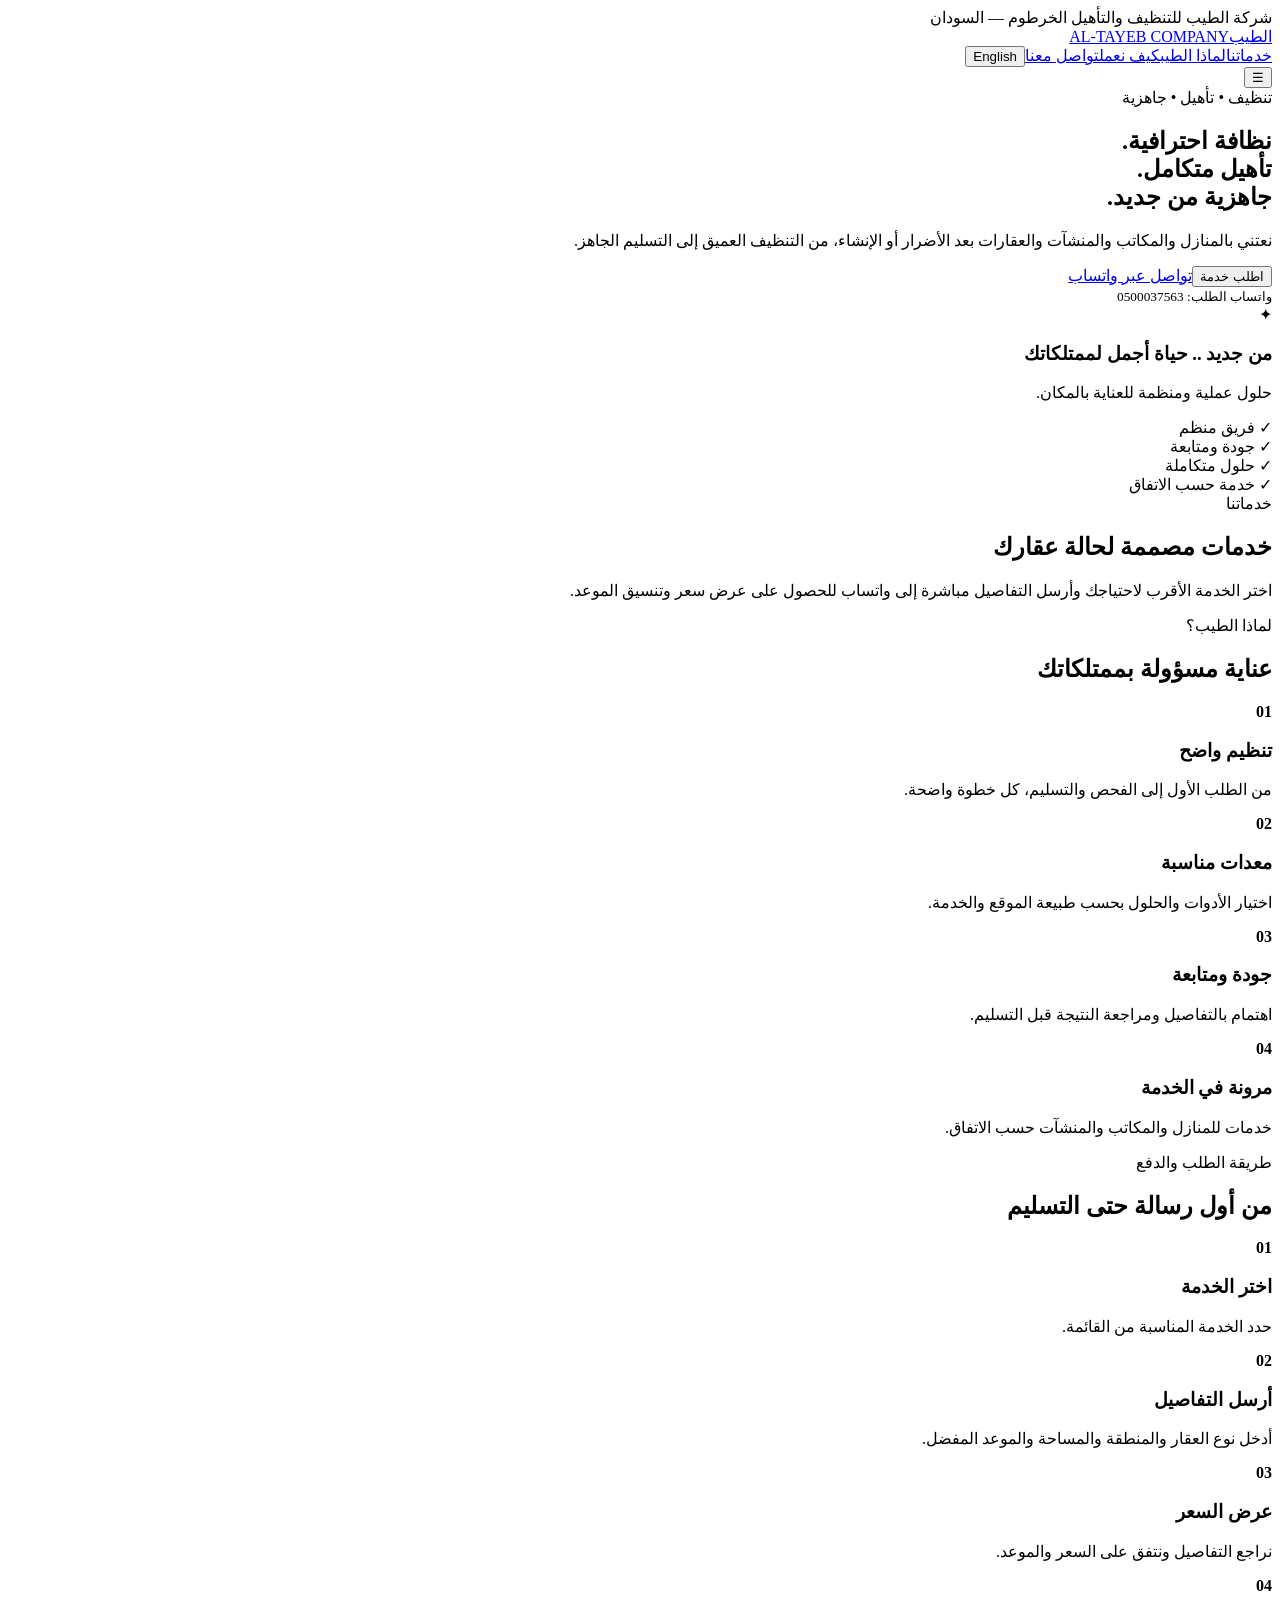
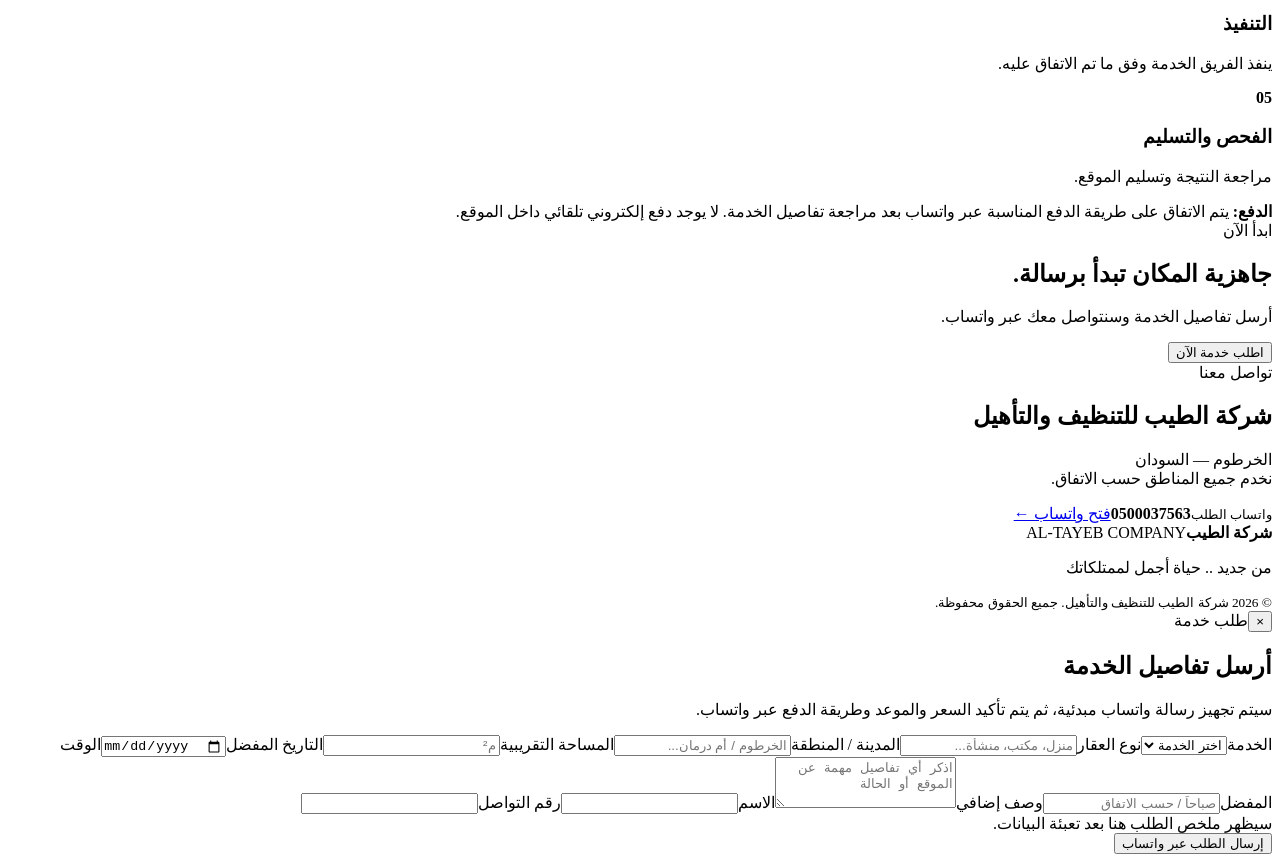
==== index.html @ 31564e9d "feat: add Al-Tayeb company website" ====
<!doctype html><html lang="ar" dir="rtl"><head><meta charset="utf-8"><meta name="viewport" content="width=device-width,initial-scale=1"><meta name="theme-color" content="#09233D"><meta name="description" content="شركة الطيب للتنظيف والتأهيل — تنظيف عميق، تعقيم، إزالة مخلفات وتأهيل العقارات في السودان."><meta property="og:title" content="شركة الطيب للتنظيف والتأهيل"><meta property="og:description" content="نظافة احترافية. تأهيل متكامل. جاهزية من جديد."><title>شركة الطيب للتنظيف والتأهيل | AL-TAYEB COMPANY</title><link rel="preconnect" href="https://fonts.googleapis.com"><link href="https://fonts.googleapis.com/css2?family=Noto+Sans+Arabic:wght@400;500;600;700;800&display=swap" rel="stylesheet"><link rel="stylesheet" href="styles.css"></head><body><div class="top">شركة الطيب للتنظيف والتأهيل <span>الخرطوم — السودان</span></div><header><a class="brand" href="#home"><span class="brand-mark">الطيب</span><span>AL-TAYEB COMPANY</span></a><nav><a href="#services">خدماتنا</a><a href="#why">لماذا الطيب</a><a href="#process">كيف نعمل</a><a href="#contact">تواصل معنا</a><button class="lang" id="langBtn">English</button></nav><button class="menu" id="menuBtn">☰</button></header><main id="home"><section class="hero"><div class="hero-shape"></div><div class="hero-copy"><div class="eyebrow">تنظيف • تأهيل • جاهزية</div><h1>نظافة احترافية.<br><b>تأهيل متكامل.</b><br>جاهزية من جديد.</h1><p>نعتني بالمنازل والمكاتب والمنشآت والعقارات بعد الأضرار أو الإنشاء، من التنظيف العميق إلى التسليم الجاهز.</p><div class="actions"><button class="primary" onclick="openOrder()">اطلب خدمة</button><a class="outline" target="_blank" href="https://wa.me/966500037563">تواصل عبر واتساب</a></div><small>واتساب الطلب: 0500037563</small></div><div class="hero-card"><div class="room-icon">✦</div><h3>من جديد .. حياة أجمل لممتلكاتك</h3><p>حلول عملية ومنظمة للعناية بالمكان.</p></div></section><section class="trust"><div>✓ فريق منظم</div><div>✓ جودة ومتابعة</div><div>✓ حلول متكاملة</div><div>✓ خدمة حسب الاتفاق</div></section><section class="section" id="services"><div class="heading"><div><span>خدماتنا</span><h2>خدمات مصممة لحالة عقارك</h2></div><p>اختر الخدمة الأقرب لاحتياجك وأرسل التفاصيل مباشرة إلى واتساب للحصول على عرض سعر وتنسيق الموعد.</p></div><div class="grid" id="serviceGrid"></div></section><section class="section light" id="why"><div class="heading"><div><span>لماذا الطيب؟</span><h2>عناية مسؤولة بممتلكاتك</h2></div></div><div class="why-grid"><div><b>01</b><h3>تنظيم واضح</h3><p>من الطلب الأول إلى الفحص والتسليم، كل خطوة واضحة.</p></div><div><b>02</b><h3>معدات مناسبة</h3><p>اختيار الأدوات والحلول بحسب طبيعة الموقع والخدمة.</p></div><div><b>03</b><h3>جودة ومتابعة</h3><p>اهتمام بالتفاصيل ومراجعة النتيجة قبل التسليم.</p></div><div><b>04</b><h3>مرونة في الخدمة</h3><p>خدمات للمنازل والمكاتب والمنشآت حسب الاتفاق.</p></div></div></section><section class="section" id="process"><div class="heading"><div><span>طريقة الطلب والدفع</span><h2>من أول رسالة حتى التسليم</h2></div></div><div class="steps"><div><b>01</b><h3>اختر الخدمة</h3><p>حدد الخدمة المناسبة من القائمة.</p></div><div><b>02</b><h3>أرسل التفاصيل</h3><p>أدخل نوع العقار والمنطقة والمساحة والموعد المفضل.</p></div><div><b>03</b><h3>عرض السعر</h3><p>نراجع التفاصيل ونتفق على السعر والموعد.</p></div><div><b>04</b><h3>التنفيذ</h3><p>ينفذ الفريق الخدمة وفق ما تم الاتفاق عليه.</p></div><div><b>05</b><h3>الفحص والتسليم</h3><p>مراجعة النتيجة وتسليم الموقع.</p></div></div><div class="payment"><strong>الدفع:</strong> يتم الاتفاق على طريقة الدفع المناسبة عبر واتساب بعد مراجعة تفاصيل الخدمة. لا يوجد دفع إلكتروني تلقائي داخل الموقع.</div></section><section class="cta"><div><span>ابدأ الآن</span><h2>جاهزية المكان تبدأ برسالة.</h2><p>أرسل تفاصيل الخدمة وسنتواصل معك عبر واتساب.</p></div><button class="gold" onclick="openOrder()">اطلب خدمة الآن</button></section><section class="section contact" id="contact"><div><span>تواصل معنا</span><h2>شركة الطيب للتنظيف والتأهيل</h2><p>الخرطوم — السودان<br>نخدم جميع المناطق حسب الاتفاق.</p></div><div class="contact-box"><small>واتساب الطلب</small><strong dir="ltr">0500037563</strong><a target="_blank" href="https://wa.me/966500037563">فتح واتساب ←</a></div></section></main><footer><div><strong>شركة الطيب</strong><span>AL-TAYEB COMPANY</span></div><p>من جديد .. حياة أجمل لممتلكاتك</p><small>© 2026 شركة الطيب للتنظيف والتأهيل. جميع الحقوق محفوظة.</small></footer><div class="modal" id="modal"><div class="dialog"><button class="close" onclick="closeOrder()">×</button><span>طلب خدمة</span><h2>أرسل تفاصيل الخدمة</h2><p class="muted">سيتم تجهيز رسالة واتساب مبدئية، ثم يتم تأكيد السعر والموعد وطريقة الدفع عبر واتساب.</p><form id="orderForm"><label>الخدمة<select id="service" required><option value="">اختر الخدمة</option></select></label><label>نوع العقار<input id="property" required placeholder="منزل، مكتب، منشأة..."></label><label>المدينة / المنطقة<input id="city" required placeholder="الخرطوم / أم درمان..."></label><label>المساحة التقريبية<input id="area" type="number" min="1" required placeholder="م²"></label><label>التاريخ المفضل<input id="date" type="date" required></label><label>الوقت المفضل<input id="time" required placeholder="صباحاً / حسب الاتفاق"></label><label class="full">وصف إضافي<textarea id="description" rows="3" placeholder="اذكر أي تفاصيل مهمة عن الموقع أو الحالة"></textarea></label><label>الاسم<input id="name" required></label><label>رقم التواصل<input id="phone" required inputmode="tel"></label><div class="summary full" id="summary">سيظهر ملخص الطلب هنا بعد تعبئة البيانات.</div><button class="primary full" type="submit">إرسال الطلب عبر واتساب</button></form></div></div><script src="script.js"></script></body></html>
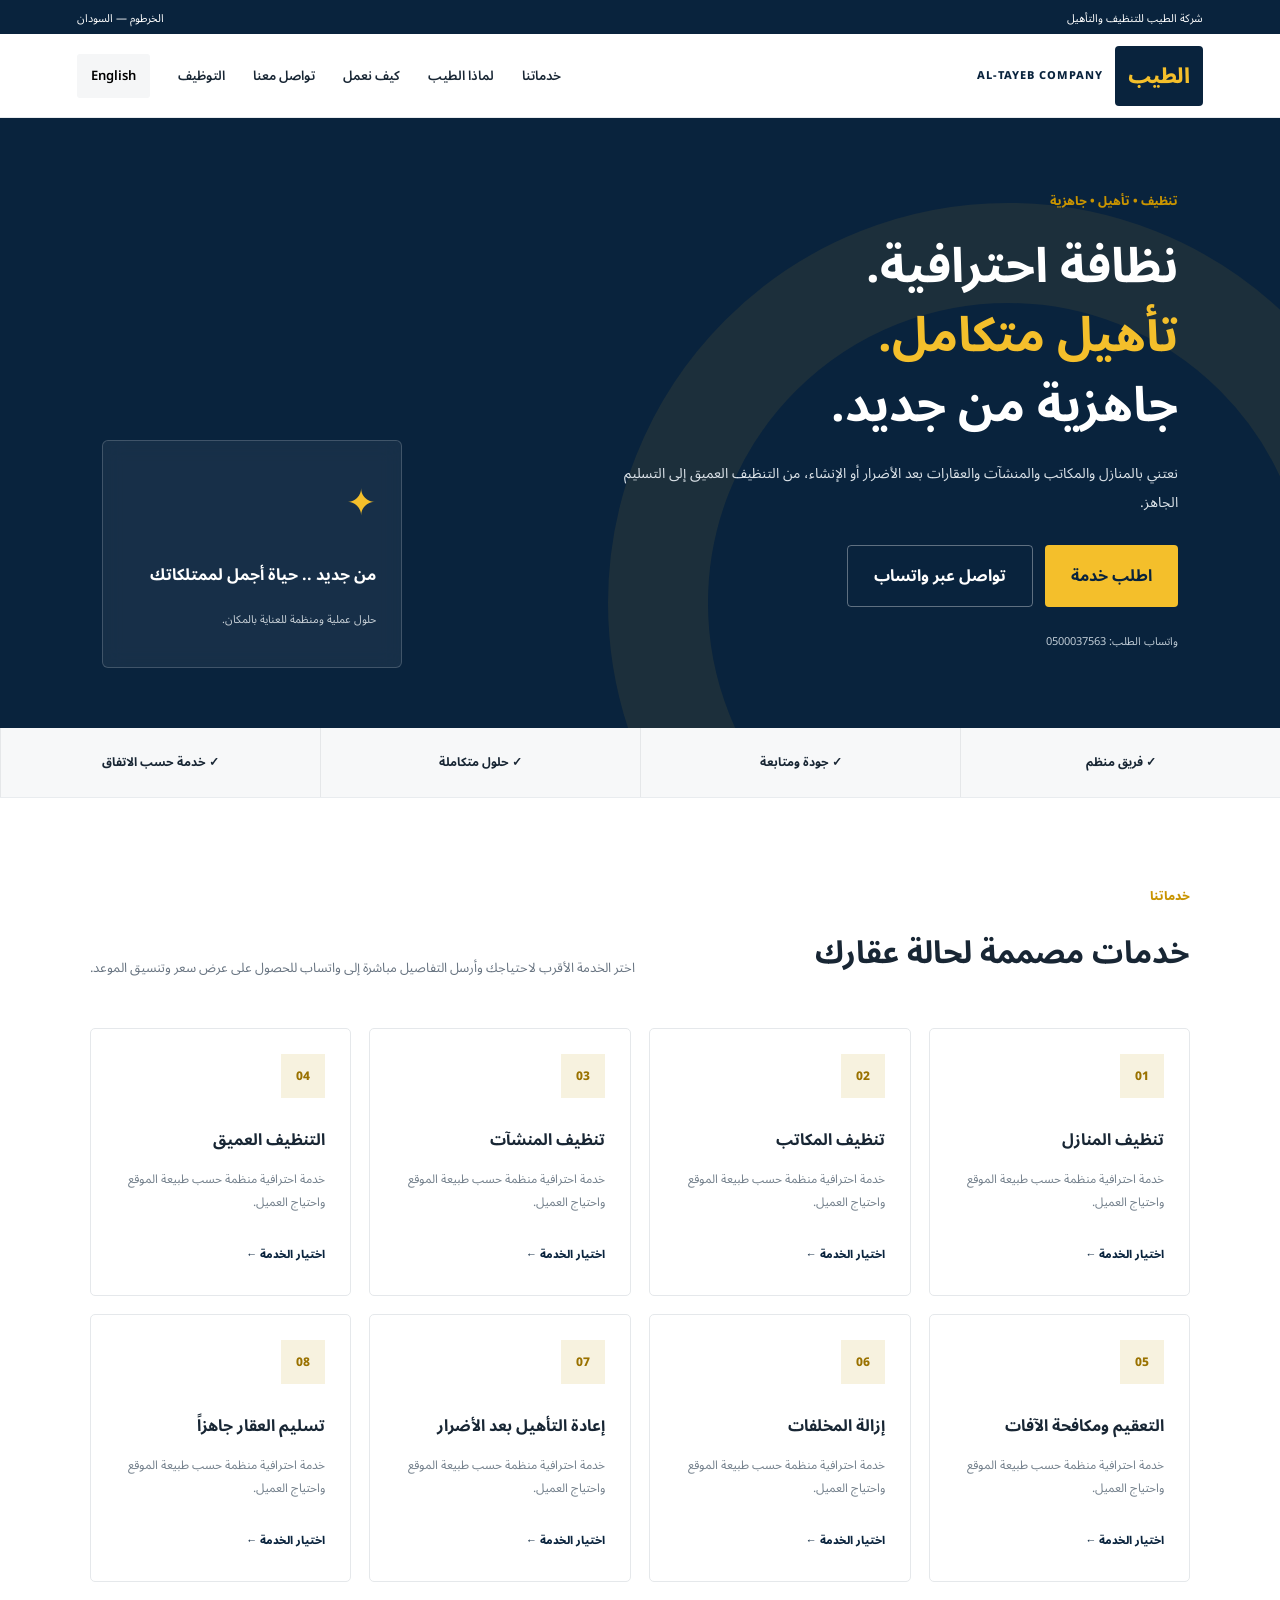
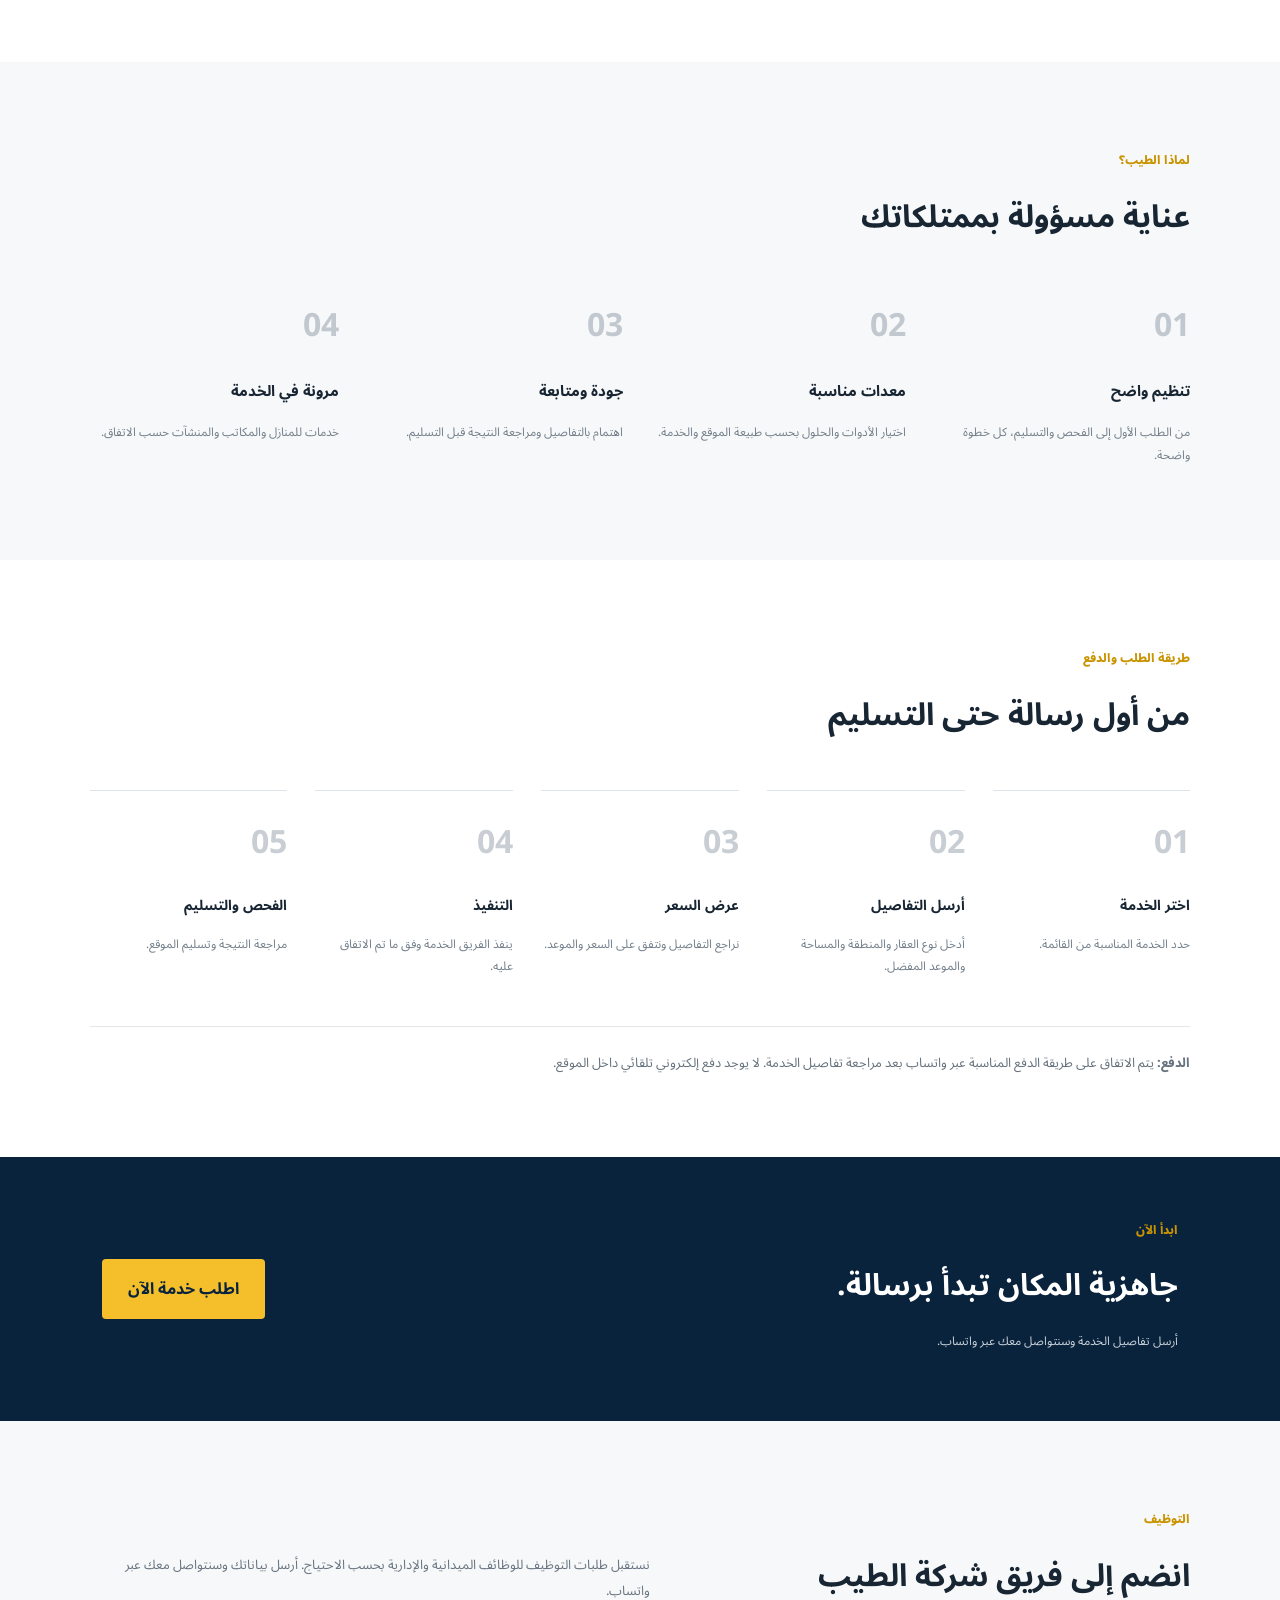
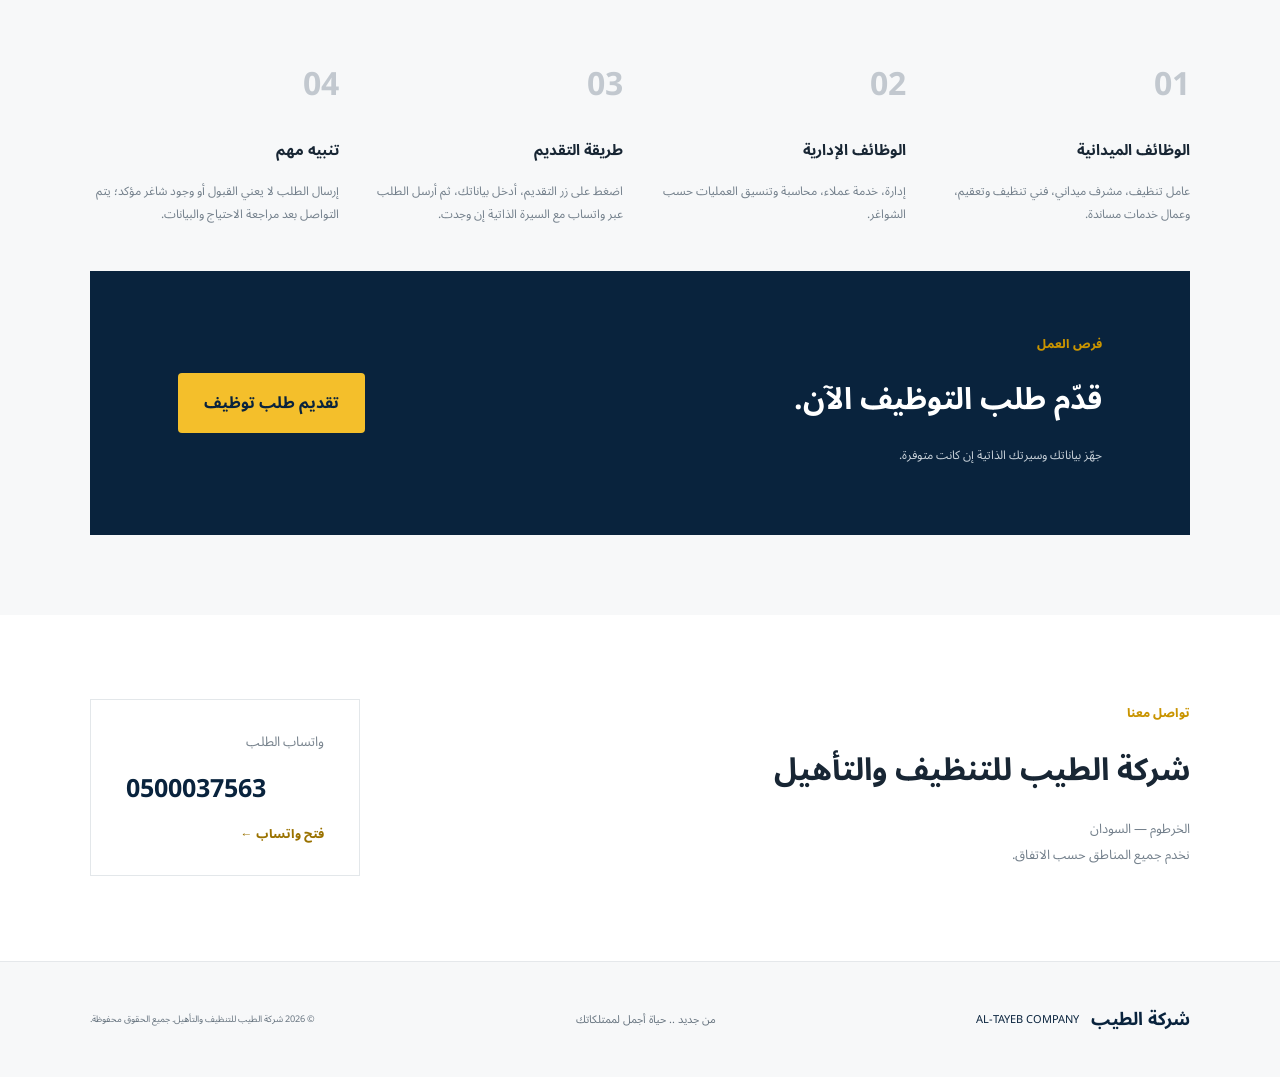
==== commit 25de222d: "feat: add careers and employment application flow" ====
--- a/index.html
+++ b/index.html
@@ -1 +1 @@
-<!doctype html><html lang="ar" dir="rtl"><head><meta charset="utf-8"><meta name="viewport" content="width=device-width,initial-scale=1"><meta name="theme-color" content="#09233D"><meta name="description" content="شركة الطيب للتنظيف والتأهيل — تنظيف عميق، تعقيم، إزالة مخلفات وتأهيل العقارات في السودان."><meta property="og:title" content="شركة الطيب للتنظيف والتأهيل"><meta property="og:description" content="نظافة احترافية. تأهيل متكامل. جاهزية من جديد."><title>شركة الطيب للتنظيف والتأهيل | AL-TAYEB COMPANY</title><link rel="preconnect" href="https://fonts.googleapis.com"><link href="https://fonts.googleapis.com/css2?family=Noto+Sans+Arabic:wght@400;500;600;700;800&display=swap" rel="stylesheet"><link rel="stylesheet" href="styles.css"></head><body><div class="top">شركة الطيب للتنظيف والتأهيل <span>الخرطوم — السودان</span></div><header><a class="brand" href="#home"><span class="brand-mark">الطيب</span><span>AL-TAYEB COMPANY</span></a><nav><a href="#services">خدماتنا</a><a href="#why">لماذا الطيب</a><a href="#process">كيف نعمل</a><a href="#contact">تواصل معنا</a><button class="lang" id="langBtn">English</button></nav><button class="menu" id="menuBtn">☰</button></header><main id="home"><section class="hero"><div class="hero-shape"></div><div class="hero-copy"><div class="eyebrow">تنظيف • تأهيل • جاهزية</div><h1>نظافة احترافية.<br><b>تأهيل متكامل.</b><br>جاهزية من جديد.</h1><p>نعتني بالمنازل والمكاتب والمنشآت والعقارات بعد الأضرار أو الإنشاء، من التنظيف العميق إلى التسليم الجاهز.</p><div class="actions"><button class="primary" onclick="openOrder()">اطلب خدمة</button><a class="outline" target="_blank" href="https://wa.me/966500037563">تواصل عبر واتساب</a></div><small>واتساب الطلب: 0500037563</small></div><div class="hero-card"><div class="room-icon">✦</div><h3>من جديد .. حياة أجمل لممتلكاتك</h3><p>حلول عملية ومنظمة للعناية بالمكان.</p></div></section><section class="trust"><div>✓ فريق منظم</div><div>✓ جودة ومتابعة</div><div>✓ حلول متكاملة</div><div>✓ خدمة حسب الاتفاق</div></section><section class="section" id="services"><div class="heading"><div><span>خدماتنا</span><h2>خدمات مصممة لحالة عقارك</h2></div><p>اختر الخدمة الأقرب لاحتياجك وأرسل التفاصيل مباشرة إلى واتساب للحصول على عرض سعر وتنسيق الموعد.</p></div><div class="grid" id="serviceGrid"></div></section><section class="section light" id="why"><div class="heading"><div><span>لماذا الطيب؟</span><h2>عناية مسؤولة بممتلكاتك</h2></div></div><div class="why-grid"><div><b>01</b><h3>تنظيم واضح</h3><p>من الطلب الأول إلى الفحص والتسليم، كل خطوة واضحة.</p></div><div><b>02</b><h3>معدات مناسبة</h3><p>اختيار الأدوات والحلول بحسب طبيعة الموقع والخدمة.</p></div><div><b>03</b><h3>جودة ومتابعة</h3><p>اهتمام بالتفاصيل ومراجعة النتيجة قبل التسليم.</p></div><div><b>04</b><h3>مرونة في الخدمة</h3><p>خدمات للمنازل والمكاتب والمنشآت حسب الاتفاق.</p></div></div></section><section class="section" id="process"><div class="heading"><div><span>طريقة الطلب والدفع</span><h2>من أول رسالة حتى التسليم</h2></div></div><div class="steps"><div><b>01</b><h3>اختر الخدمة</h3><p>حدد الخدمة المناسبة من القائمة.</p></div><div><b>02</b><h3>أرسل التفاصيل</h3><p>أدخل نوع العقار والمنطقة والمساحة والموعد المفضل.</p></div><div><b>03</b><h3>عرض السعر</h3><p>نراجع التفاصيل ونتفق على السعر والموعد.</p></div><div><b>04</b><h3>التنفيذ</h3><p>ينفذ الفريق الخدمة وفق ما تم الاتفاق عليه.</p></div><div><b>05</b><h3>الفحص والتسليم</h3><p>مراجعة النتيجة وتسليم الموقع.</p></div></div><div class="payment"><strong>الدفع:</strong> يتم الاتفاق على طريقة الدفع المناسبة عبر واتساب بعد مراجعة تفاصيل الخدمة. لا يوجد دفع إلكتروني تلقائي داخل الموقع.</div></section><section class="cta"><div><span>ابدأ الآن</span><h2>جاهزية المكان تبدأ برسالة.</h2><p>أرسل تفاصيل الخدمة وسنتواصل معك عبر واتساب.</p></div><button class="gold" onclick="openOrder()">اطلب خدمة الآن</button></section><section class="section contact" id="contact"><div><span>تواصل معنا</span><h2>شركة الطيب للتنظيف والتأهيل</h2><p>الخرطوم — السودان<br>نخدم جميع المناطق حسب الاتفاق.</p></div><div class="contact-box"><small>واتساب الطلب</small><strong dir="ltr">0500037563</strong><a target="_blank" href="https://wa.me/966500037563">فتح واتساب ←</a></div></section></main><footer><div><strong>شركة الطيب</strong><span>AL-TAYEB COMPANY</span></div><p>من جديد .. حياة أجمل لممتلكاتك</p><small>© 2026 شركة الطيب للتنظيف والتأهيل. جميع الحقوق محفوظة.</small></footer><div class="modal" id="modal"><div class="dialog"><button class="close" onclick="closeOrder()">×</button><span>طلب خدمة</span><h2>أرسل تفاصيل الخدمة</h2><p class="muted">سيتم تجهيز رسالة واتساب مبدئية، ثم يتم تأكيد السعر والموعد وطريقة الدفع عبر واتساب.</p><form id="orderForm"><label>الخدمة<select id="service" required><option value="">اختر الخدمة</option></select></label><label>نوع العقار<input id="property" required placeholder="منزل، مكتب، منشأة..."></label><label>المدينة / المنطقة<input id="city" required placeholder="الخرطوم / أم درمان..."></label><label>المساحة التقريبية<input id="area" type="number" min="1" required placeholder="م²"></label><label>التاريخ المفضل<input id="date" type="date" required></label><label>الوقت المفضل<input id="time" required placeholder="صباحاً / حسب الاتفاق"></label><label class="full">وصف إضافي<textarea id="description" rows="3" placeholder="اذكر أي تفاصيل مهمة عن الموقع أو الحالة"></textarea></label><label>الاسم<input id="name" required></label><label>رقم التواصل<input id="phone" required inputmode="tel"></label><div class="summary full" id="summary">سيظهر ملخص الطلب هنا بعد تعبئة البيانات.</div><button class="primary full" type="submit">إرسال الطلب عبر واتساب</button></form></div></div><script src="script.js"></script></body></html>+<!doctype html><html lang="ar" dir="rtl"><head><meta charset="utf-8"><meta name="viewport" content="width=device-width,initial-scale=1"><meta name="theme-color" content="#09233D"><meta name="description" content="شركة الطيب للتنظيف والتأهيل — تنظيف عميق، تعقيم، إزالة مخلفات وتأهيل العقارات في السودان."><meta property="og:title" content="شركة الطيب للتنظيف والتأهيل"><meta property="og:description" content="نظافة احترافية. تأهيل متكامل. جاهزية من جديد."><title>شركة الطيب للتنظيف والتأهيل | AL-TAYEB COMPANY</title><link rel="preconnect" href="https://fonts.googleapis.com"><link href="https://fonts.googleapis.com/css2?family=Noto+Sans+Arabic:wght@400;500;600;700;800&display=swap" rel="stylesheet"><link rel="stylesheet" href="styles.css"></head><body><div class="top">شركة الطيب للتنظيف والتأهيل <span>الخرطوم — السودان</span></div><header><a class="brand" href="#home"><span class="brand-mark">الطيب</span><span>AL-TAYEB COMPANY</span></a><nav><a href="#services">خدماتنا</a><a href="#why">لماذا الطيب</a><a href="#process">كيف نعمل</a><a href="#contact">تواصل معنا</a><a href="#careers">التوظيف</a><button class="lang" id="langBtn">English</button></nav><button class="menu" id="menuBtn">☰</button></header><main id="home"><section class="hero"><div class="hero-shape"></div><div class="hero-copy"><div class="eyebrow">تنظيف • تأهيل • جاهزية</div><h1>نظافة احترافية.<br><b>تأهيل متكامل.</b><br>جاهزية من جديد.</h1><p>نعتني بالمنازل والمكاتب والمنشآت والعقارات بعد الأضرار أو الإنشاء، من التنظيف العميق إلى التسليم الجاهز.</p><div class="actions"><button class="primary" onclick="openOrder()">اطلب خدمة</button><a class="outline" target="_blank" href="https://wa.me/966500037563">تواصل عبر واتساب</a></div><small>واتساب الطلب: 0500037563</small></div><div class="hero-card"><div class="room-icon">✦</div><h3>من جديد .. حياة أجمل لممتلكاتك</h3><p>حلول عملية ومنظمة للعناية بالمكان.</p></div></section><section class="trust"><div>✓ فريق منظم</div><div>✓ جودة ومتابعة</div><div>✓ حلول متكاملة</div><div>✓ خدمة حسب الاتفاق</div></section><section class="section" id="services"><div class="heading"><div><span>خدماتنا</span><h2>خدمات مصممة لحالة عقارك</h2></div><p>اختر الخدمة الأقرب لاحتياجك وأرسل التفاصيل مباشرة إلى واتساب للحصول على عرض سعر وتنسيق الموعد.</p></div><div class="grid" id="serviceGrid"></div></section><section class="section light" id="why"><div class="heading"><div><span>لماذا الطيب؟</span><h2>عناية مسؤولة بممتلكاتك</h2></div></div><div class="why-grid"><div><b>01</b><h3>تنظيم واضح</h3><p>من الطلب الأول إلى الفحص والتسليم، كل خطوة واضحة.</p></div><div><b>02</b><h3>معدات مناسبة</h3><p>اختيار الأدوات والحلول بحسب طبيعة الموقع والخدمة.</p></div><div><b>03</b><h3>جودة ومتابعة</h3><p>اهتمام بالتفاصيل ومراجعة النتيجة قبل التسليم.</p></div><div><b>04</b><h3>مرونة في الخدمة</h3><p>خدمات للمنازل والمكاتب والمنشآت حسب الاتفاق.</p></div></div></section><section class="section" id="process"><div class="heading"><div><span>طريقة الطلب والدفع</span><h2>من أول رسالة حتى التسليم</h2></div></div><div class="steps"><div><b>01</b><h3>اختر الخدمة</h3><p>حدد الخدمة المناسبة من القائمة.</p></div><div><b>02</b><h3>أرسل التفاصيل</h3><p>أدخل نوع العقار والمنطقة والمساحة والموعد المفضل.</p></div><div><b>03</b><h3>عرض السعر</h3><p>نراجع التفاصيل ونتفق على السعر والموعد.</p></div><div><b>04</b><h3>التنفيذ</h3><p>ينفذ الفريق الخدمة وفق ما تم الاتفاق عليه.</p></div><div><b>05</b><h3>الفحص والتسليم</h3><p>مراجعة النتيجة وتسليم الموقع.</p></div></div><div class="payment"><strong>الدفع:</strong> يتم الاتفاق على طريقة الدفع المناسبة عبر واتساب بعد مراجعة تفاصيل الخدمة. لا يوجد دفع إلكتروني تلقائي داخل الموقع.</div></section><section class="cta"><div><span>ابدأ الآن</span><h2>جاهزية المكان تبدأ برسالة.</h2><p>أرسل تفاصيل الخدمة وسنتواصل معك عبر واتساب.</p></div><button class="gold" onclick="openOrder()">اطلب خدمة الآن</button></section><section class="section light" id="careers"><div class="heading"><div><span>التوظيف</span><h2>انضم إلى فريق شركة الطيب</h2></div><p>نستقبل طلبات التوظيف للوظائف الميدانية والإدارية بحسب الاحتياج. أرسل بياناتك وسنتواصل معك عبر واتساب.</p></div><div class="why-grid"><div><b>01</b><h3>الوظائف الميدانية</h3><p>عامل تنظيف، مشرف ميداني، فني تنظيف وتعقيم، وعمال خدمات مساندة.</p></div><div><b>02</b><h3>الوظائف الإدارية</h3><p>إدارة، خدمة عملاء، محاسبة وتنسيق العمليات حسب الشواغر.</p></div><div><b>03</b><h3>طريقة التقديم</h3><p>اضغط على زر التقديم، أدخل بياناتك، ثم أرسل الطلب عبر واتساب مع السيرة الذاتية إن وجدت.</p></div><div><b>04</b><h3>تنبيه مهم</h3><p>إرسال الطلب لا يعني القبول أو وجود شاغر مؤكد؛ يتم التواصل بعد مراجعة الاحتياج والبيانات.</p></div></div><div class="cta" style="margin-top:32px"><div><span>فرص العمل</span><h2>قدّم طلب التوظيف الآن.</h2><p>جهّز بياناتك وسيرتك الذاتية إن كانت متوفرة.</p></div><button class="gold" onclick="openJob()">تقديم طلب توظيف</button></div></section><section class="section contact" id="contact"><div><span>تواصل معنا</span><h2>شركة الطيب للتنظيف والتأهيل</h2><p>الخرطوم — السودان<br>نخدم جميع المناطق حسب الاتفاق.</p></div><div class="contact-box"><small>واتساب الطلب</small><strong dir="ltr">0500037563</strong><a target="_blank" href="https://wa.me/966500037563">فتح واتساب ←</a></div></section></main><footer><div><strong>شركة الطيب</strong><span>AL-TAYEB COMPANY</span></div><p>من جديد .. حياة أجمل لممتلكاتك</p><small>© 2026 شركة الطيب للتنظيف والتأهيل. جميع الحقوق محفوظة.</small></footer><div class="modal" id="jobModal"><div class="dialog"><button class="close" onclick="closeJob()">×</button><span>طلب توظيف</span><h2>انضم إلى فريق الطيب</h2><p class="muted">أدخل بياناتك، وبعد الإرسال سيتم فتح واتساب لإرسال طلبك. يمكنك إرفاق السيرة الذاتية من داخل واتساب.</p><form id="jobForm"><label>الاسم الكامل<input id="jobName" required></label><label>رقم التواصل<input id="jobPhone" required inputmode="tel"></label><label>الوظيفة المطلوبة<select id="job" required><option value="">اختر الوظيفة</option><option>عامل تنظيف</option><option>مشرف ميداني</option><option>فني تنظيف وتعقيم</option><option>خدمة عملاء</option><option>محاسب / إداري</option><option>وظيفة أخرى</option></select></label><label>المدينة / المنطقة<input id="jobCity" required></label><label>سنوات الخبرة<input id="jobExp" type="number" min="0" placeholder="مثال: 2"></label><label class="full">نبذة عنك<textarea id="jobBio" rows="4" placeholder="المؤهلات، الخبرات، والمهارات..."></textarea></label><div class="summary full">بعد الضغط على الإرسال سيفتح واتساب لإرسال طلب التوظيف إلى الشركة، ويمكنك إرفاق السيرة الذاتية هناك.</div><button class="primary full" type="submit">إرسال طلب التوظيف عبر واتساب</button></form></div></div><div class="modal" id="modal"><div class="dialog"><button class="close" onclick="closeOrder()">×</button><span>طلب خدمة</span><h2>أرسل تفاصيل الخدمة</h2><p class="muted">سيتم تجهيز رسالة واتساب مبدئية، ثم يتم تأكيد السعر والموعد وطريقة الدفع عبر واتساب.</p><form id="orderForm"><label>الخدمة<select id="service" required><option value="">اختر الخدمة</option></select></label><label>نوع العقار<input id="property" required placeholder="منزل، مكتب، منشأة..."></label><label>المدينة / المنطقة<input id="city" required placeholder="الخرطوم / أم درمان..."></label><label>المساحة التقريبية<input id="area" type="number" min="1" required placeholder="م²"></label><label>التاريخ المفضل<input id="date" type="date" required></label><label>الوقت المفضل<input id="time" required placeholder="صباحاً / حسب الاتفاق"></label><label class="full">وصف إضافي<textarea id="description" rows="3" placeholder="اذكر أي تفاصيل مهمة عن الموقع أو الحالة"></textarea></label><label>الاسم<input id="name" required></label><label>رقم التواصل<input id="phone" required inputmode="tel"></label><div class="summary full" id="summary">سيظهر ملخص الطلب هنا بعد تعبئة البيانات.</div><button class="primary full" type="submit">إرسال الطلب عبر واتساب</button></form></div></div><script src="script.js"></script></body></html>
--- a/styles.css
+++ b/styles.css
@@ -0,0 +1 @@
+*{box-sizing:border-box}html{scroll-behavior:smooth}body{margin:0;font-family:"Noto Sans Arabic",Arial,sans-serif;color:#182634;background:#fff}a{text-decoration:none;color:inherit}button{font:inherit;cursor:pointer;border:0}.top{height:34px;background:#09233D;color:#fff;padding:7px 6%;font-size:11px;display:flex;justify-content:space-between}header{height:84px;border-bottom:1px solid #e8ebee;display:flex;align-items:center;justify-content:space-between;padding:0 6%;background:#fff;position:sticky;top:0;z-index:20}.brand{display:flex;align-items:center;gap:12px;font-weight:800;color:#09233D}.brand-mark{background:#09233D;color:#F4BF2B;padding:8px 13px;border-radius:4px;font-size:21px}.brand span:last-child{font-size:11px;letter-spacing:1px}nav{display:flex;align-items:center;gap:28px;font-size:13px;font-weight:600}nav a:hover{color:#b48400}.lang{background:#f5f6f7;padding:8px 14px;border-radius:3px}.menu{display:none;background:none;font-size:25px}.hero{min-height:610px;background:#09233D;color:#fff;position:relative;overflow:hidden;display:flex;align-items:center;padding:70px 8%}.hero-shape{position:absolute;inset:auto -10% -45% auto;width:800px;height:800px;border:100px solid rgba(244,191,43,.08);border-radius:50%}.hero-copy{max-width:650px;position:relative;z-index:1}.eyebrow,.heading span,.cta span,.contact>div>span{font-size:12px;color:#c99400;font-weight:800}.hero h1{font-size:48px;line-height:1.45;margin:18px 0}.hero h1 b{color:#F4BF2B}.hero p{font-size:14px;line-height:2.1;max-width:560px;color:#dbe2e8}.actions{display:flex;gap:12px;margin:28px 0 16px;flex-wrap:wrap}.primary,.outline,.gold{padding:13px 26px;border-radius:4px;font-weight:700;min-height:48px}.primary{background:#F4BF2B;color:#09233D}.outline{border:1px solid rgba(255,255,255,.35);color:#fff;background:transparent}.hero small{font-size:11px;color:#bfcbd5}.hero-card{position:absolute;left:8%;bottom:60px;width:300px;padding:25px;border:1px solid rgba(255,255,255,.18);background:rgba(255,255,255,.06);backdrop-filter:blur(10px);border-radius:6px}.room-icon{font-size:36px;color:#F4BF2B}.hero-card h3{font-size:16px}.hero-card p{font-size:11px;color:#c8d0d7}.trust{display:grid;grid-template-columns:repeat(4,1fr);background:#f7f8f9;border-bottom:1px solid #e9ecef}.trust div{text-align:center;padding:22px;border-left:1px solid #e5e7e9;font-size:12px;font-weight:700}.section{padding:80px 7%}.light{background:#f7f8f9}.heading{display:flex;justify-content:space-between;gap:40px;align-items:end;margin-bottom:34px}.heading h2,.contact h2{font-size:31px;margin:8px 0}.heading p{max-width:560px;color:#697582;font-size:13px;line-height:2}.grid{display:grid;grid-template-columns:repeat(4,1fr);gap:18px}.service{border:1px solid #e5e8eb;padding:25px;min-height:255px;border-radius:5px;background:#fff;transition:.2s}.service:hover{transform:translateY(-4px);box-shadow:0 12px 35px rgba(9,35,61,.07);border-color:#F4BF2B}.icon{width:44px;height:44px;background:#f7f2df;color:#9a7200;display:grid;place-items:center;font-size:12px;font-weight:800;margin-bottom:25px}.service h3{font-size:16px;margin:0 0 10px}.service p{font-size:12px;line-height:1.9;color:#74808c;min-height:50px}.service button{background:none;color:#09233D;font-weight:800;font-size:11px;margin-top:12px;padding:0}.why-grid{display:grid;grid-template-columns:repeat(4,1fr);gap:35px}.why-grid b,.steps b{font-size:32px;color:#09233D;opacity:.22}.why-grid h3{font-size:15px}.why-grid p,.steps p{font-size:12px;color:#74808c;line-height:1.9}.steps{display:grid;grid-template-columns:repeat(5,1fr);gap:28px}.steps>div{border-top:1px solid #dfe4e8;padding-top:18px}.steps h3{font-size:14px}.payment{margin-top:35px;border-top:1px solid #e5e8eb;padding-top:22px;color:#66727d;font-size:13px}.cta{background:#09233D;color:#fff;padding:55px 8%;display:flex;justify-content:space-between;align-items:center;gap:30px}.cta h2{font-size:30px;margin:8px 0}.cta p{font-size:12px;color:#c8d1d9}.gold{background:#F4BF2B;color:#09233D}.contact{display:flex;justify-content:space-between;align-items:center;gap:30px}.contact p{font-size:13px;color:#74808c;line-height:2}.contact-box{border:1px solid #e3e7ea;padding:28px 35px;min-width:270px;display:flex;flex-direction:column;gap:7px}.contact-box small{color:#7a858f}.contact-box strong{font-size:25px;color:#09233D}.contact-box a{font-size:12px;color:#9a7200;font-weight:800}footer{background:#f7f8f9;border-top:1px solid #e5e8eb;padding:35px 7%;display:flex;align-items:center;justify-content:space-between;gap:20px;font-size:11px;color:#687580}footer>div{display:flex;gap:12px;align-items:center;color:#09233D}footer>div strong{font-size:18px}.modal{position:fixed;inset:0;background:rgba(9,35,61,.72);z-index:50;display:none;align-items:center;justify-content:center;padding:20px}.modal.show{display:flex}.dialog{background:#fff;width:min(760px,100%);max-height:92vh;overflow:auto;padding:34px;border-radius:6px;position:relative}.close{position:absolute;left:20px;top:15px;background:#f2f3f4;width:34px;height:34px;border-radius:50%;font-size:22px}.dialog>span{color:#b18400;font-size:12px;font-weight:800}.dialog h2{margin:8px 0}.muted{font-size:12px;color:#74808c;line-height:1.8}.dialog form{display:grid;grid-template-columns:1fr 1fr;gap:15px;margin-top:22px}.dialog label{font-size:11px;font-weight:700;display:flex;flex-direction:column;gap:7px}.dialog input,.dialog select,.dialog textarea{font:inherit;border:1px solid #dfe4e8;border-radius:4px;padding:11px;background:#fff;font-size:12px}.full{grid-column:1/-1}.summary{background:#f7f8f9;padding:13px;font-size:11px;line-height:1.9;color:#66727d;border-right:3px solid #F4BF2B}@media(max-width:900px){nav{display:none}.menu{display:block}.hero{padding:55px 6%;min-height:650px}.hero h1{font-size:36px}.hero-card{display:none}.trust{grid-template-columns:1fr 1fr}.grid{grid-template-columns:1fr 1fr}.why-grid{grid-template-columns:1fr 1fr}.steps{grid-template-columns:1fr 1fr}.cta,.contact{flex-direction:column;align-items:flex-start}.contact-box{width:100%}}@media(max-width:600px){.top{padding:7px 4%;font-size:9px}.top span{display:none}header{padding:0 4%;height:72px}.brand span:last-child{display:none}.section{padding:60px 5%}.heading{display:block}.heading h2,.contact h2{font-size:25px}.grid,.why-grid,.steps{grid-template-columns:1fr}.trust div{font-size:10px;padding:17px 5px}.hero{min-height:620px}.hero h1{font-size:31px}.hero p{font-size:12px}.dialog{padding:25px 18px}.dialog form{grid-template-columns:1fr}.full{grid-column:auto}.dialog .full{grid-column:1/-1}footer{flex-direction:column;align-items:flex-start}.cta{padding:45px 5%}.cta h2{font-size:25px}}
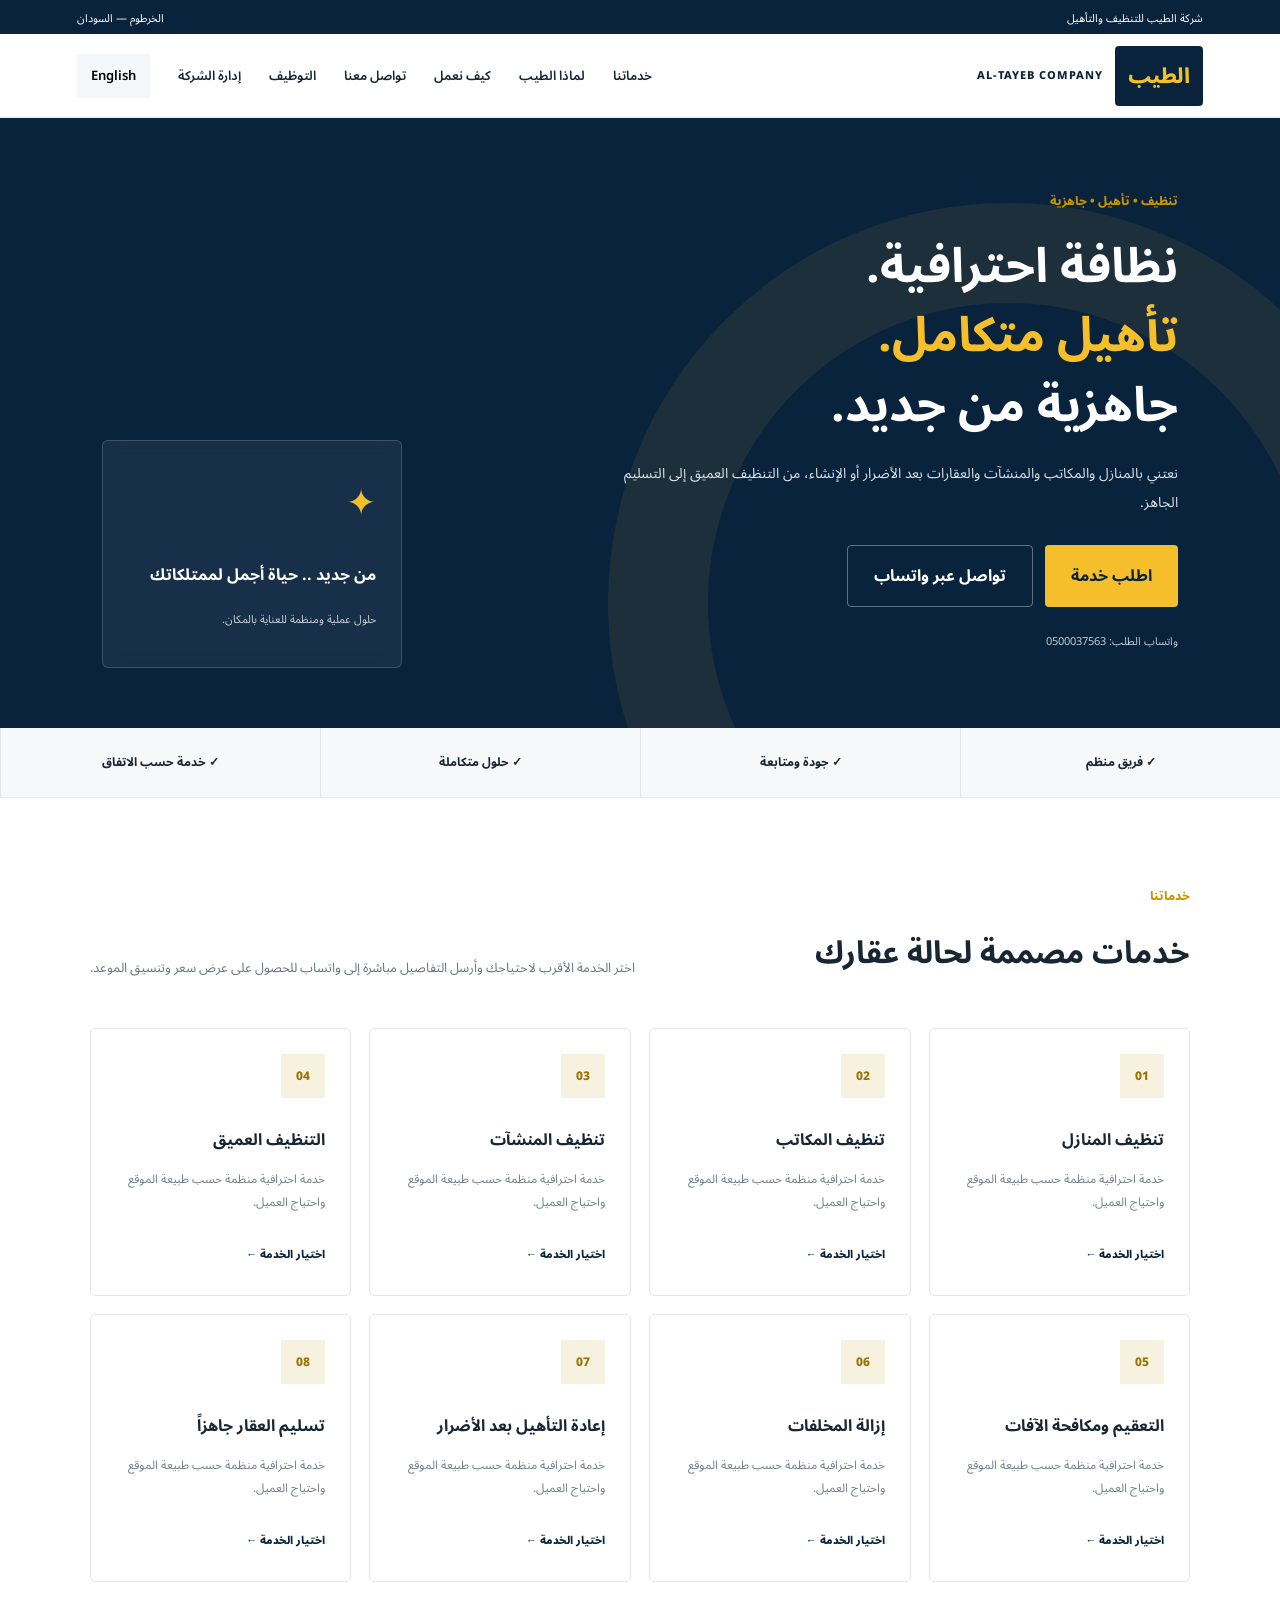
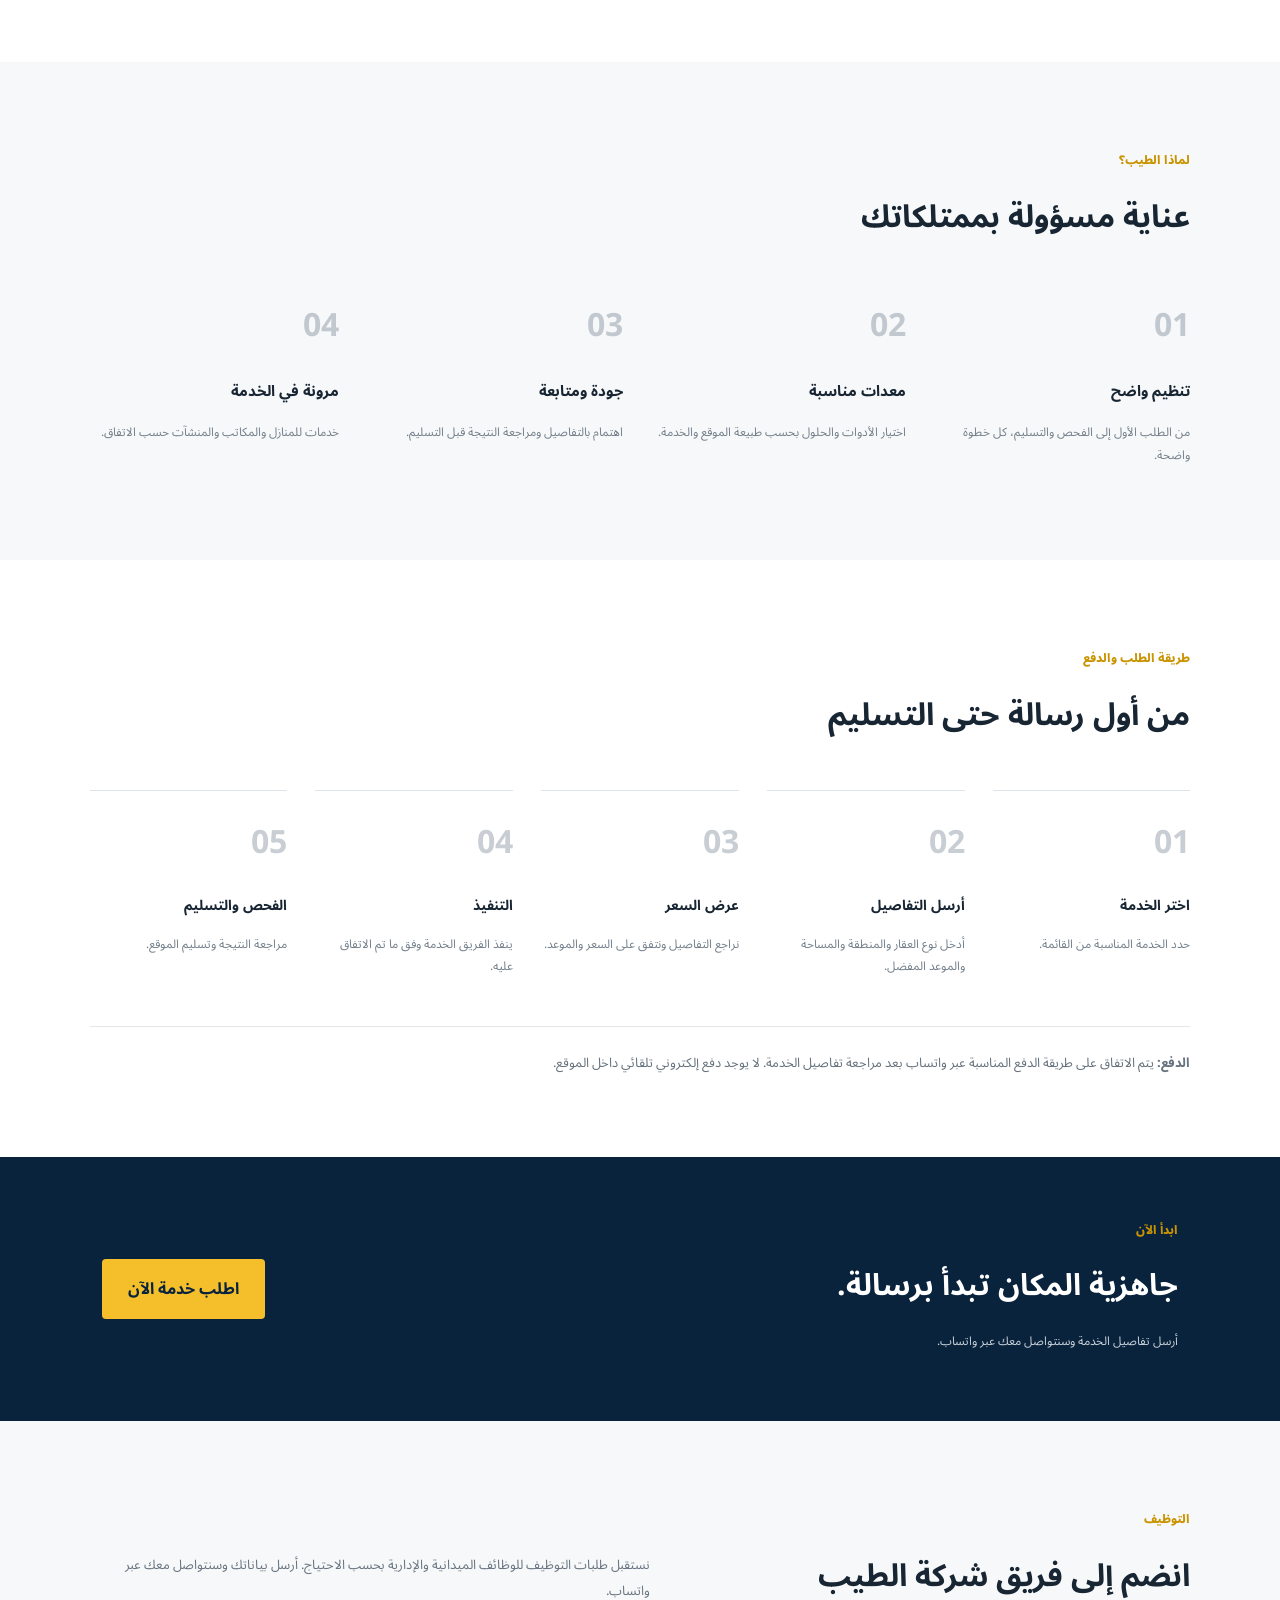
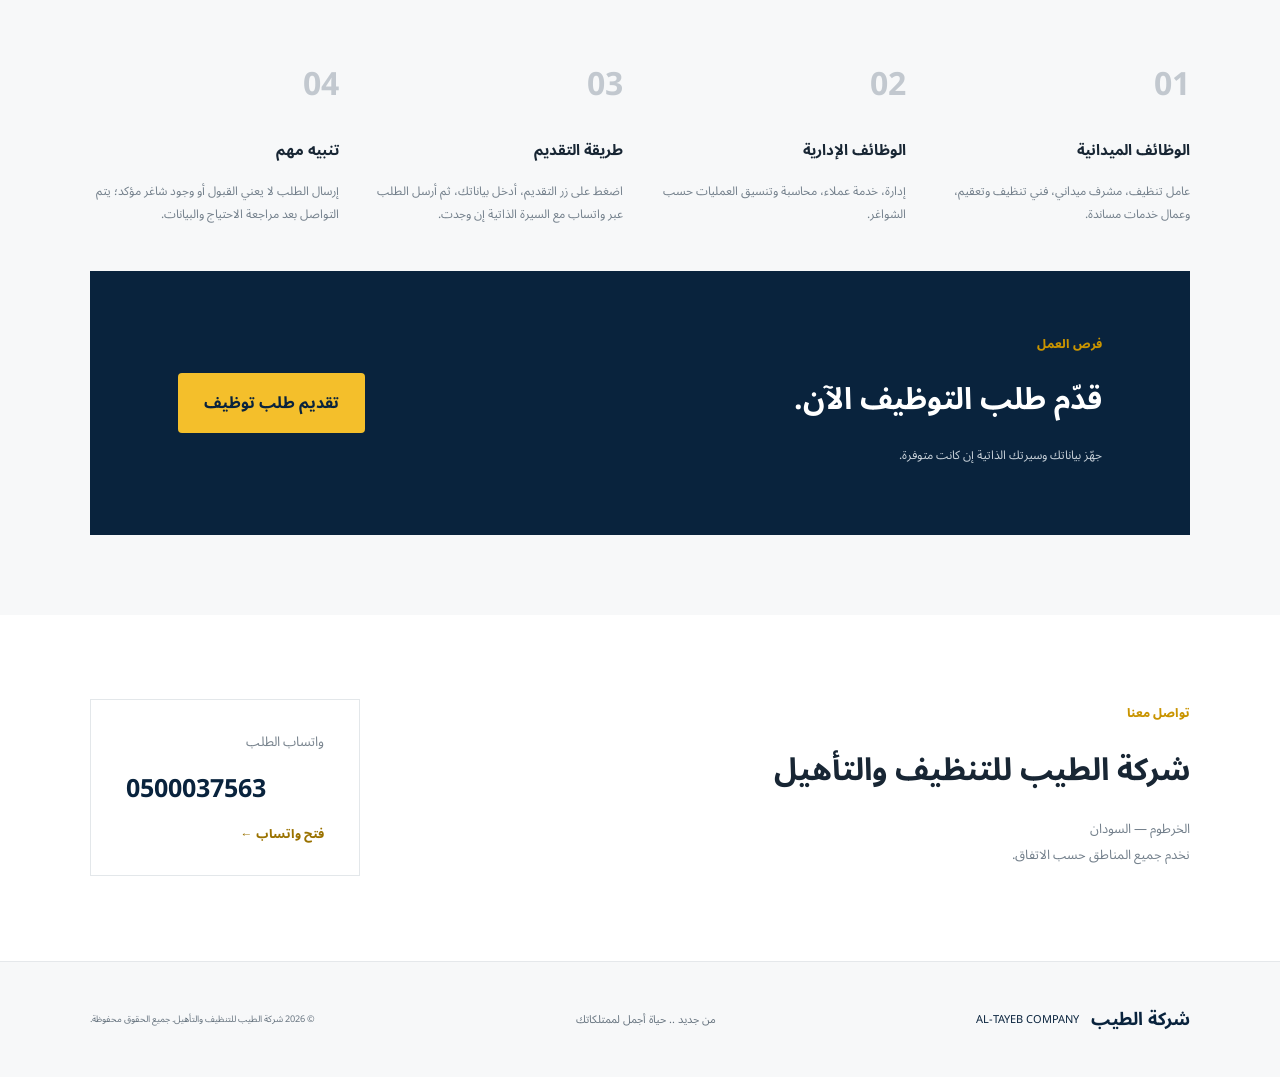
==== commit 16da5f81: "feat: add full company management dashboard" ====
--- a/index.html
+++ b/index.html
@@ -1 +1 @@
-<!doctype html><html lang="ar" dir="rtl"><head><meta charset="utf-8"><meta name="viewport" content="width=device-width,initial-scale=1"><meta name="theme-color" content="#09233D"><meta name="description" content="شركة الطيب للتنظيف والتأهيل — تنظيف عميق، تعقيم، إزالة مخلفات وتأهيل العقارات في السودان."><meta property="og:title" content="شركة الطيب للتنظيف والتأهيل"><meta property="og:description" content="نظافة احترافية. تأهيل متكامل. جاهزية من جديد."><title>شركة الطيب للتنظيف والتأهيل | AL-TAYEB COMPANY</title><link rel="preconnect" href="https://fonts.googleapis.com"><link href="https://fonts.googleapis.com/css2?family=Noto+Sans+Arabic:wght@400;500;600;700;800&display=swap" rel="stylesheet"><link rel="stylesheet" href="styles.css"></head><body><div class="top">شركة الطيب للتنظيف والتأهيل <span>الخرطوم — السودان</span></div><header><a class="brand" href="#home"><span class="brand-mark">الطيب</span><span>AL-TAYEB COMPANY</span></a><nav><a href="#services">خدماتنا</a><a href="#why">لماذا الطيب</a><a href="#process">كيف نعمل</a><a href="#contact">تواصل معنا</a><a href="#careers">التوظيف</a><button class="lang" id="langBtn">English</button></nav><button class="menu" id="menuBtn">☰</button></header><main id="home"><section class="hero"><div class="hero-shape"></div><div class="hero-copy"><div class="eyebrow">تنظيف • تأهيل • جاهزية</div><h1>نظافة احترافية.<br><b>تأهيل متكامل.</b><br>جاهزية من جديد.</h1><p>نعتني بالمنازل والمكاتب والمنشآت والعقارات بعد الأضرار أو الإنشاء، من التنظيف العميق إلى التسليم الجاهز.</p><div class="actions"><button class="primary" onclick="openOrder()">اطلب خدمة</button><a class="outline" target="_blank" href="https://wa.me/966500037563">تواصل عبر واتساب</a></div><small>واتساب الطلب: 0500037563</small></div><div class="hero-card"><div class="room-icon">✦</div><h3>من جديد .. حياة أجمل لممتلكاتك</h3><p>حلول عملية ومنظمة للعناية بالمكان.</p></div></section><section class="trust"><div>✓ فريق منظم</div><div>✓ جودة ومتابعة</div><div>✓ حلول متكاملة</div><div>✓ خدمة حسب الاتفاق</div></section><section class="section" id="services"><div class="heading"><div><span>خدماتنا</span><h2>خدمات مصممة لحالة عقارك</h2></div><p>اختر الخدمة الأقرب لاحتياجك وأرسل التفاصيل مباشرة إلى واتساب للحصول على عرض سعر وتنسيق الموعد.</p></div><div class="grid" id="serviceGrid"></div></section><section class="section light" id="why"><div class="heading"><div><span>لماذا الطيب؟</span><h2>عناية مسؤولة بممتلكاتك</h2></div></div><div class="why-grid"><div><b>01</b><h3>تنظيم واضح</h3><p>من الطلب الأول إلى الفحص والتسليم، كل خطوة واضحة.</p></div><div><b>02</b><h3>معدات مناسبة</h3><p>اختيار الأدوات والحلول بحسب طبيعة الموقع والخدمة.</p></div><div><b>03</b><h3>جودة ومتابعة</h3><p>اهتمام بالتفاصيل ومراجعة النتيجة قبل التسليم.</p></div><div><b>04</b><h3>مرونة في الخدمة</h3><p>خدمات للمنازل والمكاتب والمنشآت حسب الاتفاق.</p></div></div></section><section class="section" id="process"><div class="heading"><div><span>طريقة الطلب والدفع</span><h2>من أول رسالة حتى التسليم</h2></div></div><div class="steps"><div><b>01</b><h3>اختر الخدمة</h3><p>حدد الخدمة المناسبة من القائمة.</p></div><div><b>02</b><h3>أرسل التفاصيل</h3><p>أدخل نوع العقار والمنطقة والمساحة والموعد المفضل.</p></div><div><b>03</b><h3>عرض السعر</h3><p>نراجع التفاصيل ونتفق على السعر والموعد.</p></div><div><b>04</b><h3>التنفيذ</h3><p>ينفذ الفريق الخدمة وفق ما تم الاتفاق عليه.</p></div><div><b>05</b><h3>الفحص والتسليم</h3><p>مراجعة النتيجة وتسليم الموقع.</p></div></div><div class="payment"><strong>الدفع:</strong> يتم الاتفاق على طريقة الدفع المناسبة عبر واتساب بعد مراجعة تفاصيل الخدمة. لا يوجد دفع إلكتروني تلقائي داخل الموقع.</div></section><section class="cta"><div><span>ابدأ الآن</span><h2>جاهزية المكان تبدأ برسالة.</h2><p>أرسل تفاصيل الخدمة وسنتواصل معك عبر واتساب.</p></div><button class="gold" onclick="openOrder()">اطلب خدمة الآن</button></section><section class="section light" id="careers"><div class="heading"><div><span>التوظيف</span><h2>انضم إلى فريق شركة الطيب</h2></div><p>نستقبل طلبات التوظيف للوظائف الميدانية والإدارية بحسب الاحتياج. أرسل بياناتك وسنتواصل معك عبر واتساب.</p></div><div class="why-grid"><div><b>01</b><h3>الوظائف الميدانية</h3><p>عامل تنظيف، مشرف ميداني، فني تنظيف وتعقيم، وعمال خدمات مساندة.</p></div><div><b>02</b><h3>الوظائف الإدارية</h3><p>إدارة، خدمة عملاء، محاسبة وتنسيق العمليات حسب الشواغر.</p></div><div><b>03</b><h3>طريقة التقديم</h3><p>اضغط على زر التقديم، أدخل بياناتك، ثم أرسل الطلب عبر واتساب مع السيرة الذاتية إن وجدت.</p></div><div><b>04</b><h3>تنبيه مهم</h3><p>إرسال الطلب لا يعني القبول أو وجود شاغر مؤكد؛ يتم التواصل بعد مراجعة الاحتياج والبيانات.</p></div></div><div class="cta" style="margin-top:32px"><div><span>فرص العمل</span><h2>قدّم طلب التوظيف الآن.</h2><p>جهّز بياناتك وسيرتك الذاتية إن كانت متوفرة.</p></div><button class="gold" onclick="openJob()">تقديم طلب توظيف</button></div></section><section class="section contact" id="contact"><div><span>تواصل معنا</span><h2>شركة الطيب للتنظيف والتأهيل</h2><p>الخرطوم — السودان<br>نخدم جميع المناطق حسب الاتفاق.</p></div><div class="contact-box"><small>واتساب الطلب</small><strong dir="ltr">0500037563</strong><a target="_blank" href="https://wa.me/966500037563">فتح واتساب ←</a></div></section></main><footer><div><strong>شركة الطيب</strong><span>AL-TAYEB COMPANY</span></div><p>من جديد .. حياة أجمل لممتلكاتك</p><small>© 2026 شركة الطيب للتنظيف والتأهيل. جميع الحقوق محفوظة.</small></footer><div class="modal" id="jobModal"><div class="dialog"><button class="close" onclick="closeJob()">×</button><span>طلب توظيف</span><h2>انضم إلى فريق الطيب</h2><p class="muted">أدخل بياناتك، وبعد الإرسال سيتم فتح واتساب لإرسال طلبك. يمكنك إرفاق السيرة الذاتية من داخل واتساب.</p><form id="jobForm"><label>الاسم الكامل<input id="jobName" required></label><label>رقم التواصل<input id="jobPhone" required inputmode="tel"></label><label>الوظيفة المطلوبة<select id="job" required><option value="">اختر الوظيفة</option><option>عامل تنظيف</option><option>مشرف ميداني</option><option>فني تنظيف وتعقيم</option><option>خدمة عملاء</option><option>محاسب / إداري</option><option>وظيفة أخرى</option></select></label><label>المدينة / المنطقة<input id="jobCity" required></label><label>سنوات الخبرة<input id="jobExp" type="number" min="0" placeholder="مثال: 2"></label><label class="full">نبذة عنك<textarea id="jobBio" rows="4" placeholder="المؤهلات، الخبرات، والمهارات..."></textarea></label><div class="summary full">بعد الضغط على الإرسال سيفتح واتساب لإرسال طلب التوظيف إلى الشركة، ويمكنك إرفاق السيرة الذاتية هناك.</div><button class="primary full" type="submit">إرسال طلب التوظيف عبر واتساب</button></form></div></div><div class="modal" id="modal"><div class="dialog"><button class="close" onclick="closeOrder()">×</button><span>طلب خدمة</span><h2>أرسل تفاصيل الخدمة</h2><p class="muted">سيتم تجهيز رسالة واتساب مبدئية، ثم يتم تأكيد السعر والموعد وطريقة الدفع عبر واتساب.</p><form id="orderForm"><label>الخدمة<select id="service" required><option value="">اختر الخدمة</option></select></label><label>نوع العقار<input id="property" required placeholder="منزل، مكتب، منشأة..."></label><label>المدينة / المنطقة<input id="city" required placeholder="الخرطوم / أم درمان..."></label><label>المساحة التقريبية<input id="area" type="number" min="1" required placeholder="م²"></label><label>التاريخ المفضل<input id="date" type="date" required></label><label>الوقت المفضل<input id="time" required placeholder="صباحاً / حسب الاتفاق"></label><label class="full">وصف إضافي<textarea id="description" rows="3" placeholder="اذكر أي تفاصيل مهمة عن الموقع أو الحالة"></textarea></label><label>الاسم<input id="name" required></label><label>رقم التواصل<input id="phone" required inputmode="tel"></label><div class="summary full" id="summary">سيظهر ملخص الطلب هنا بعد تعبئة البيانات.</div><button class="primary full" type="submit">إرسال الطلب عبر واتساب</button></form></div></div><script src="script.js"></script></body></html>+<!doctype html><html lang="ar" dir="rtl"><head><meta charset="utf-8"><meta name="viewport" content="width=device-width,initial-scale=1"><meta name="theme-color" content="#09233D"><meta name="description" content="شركة الطيب للتنظيف والتأهيل — تنظيف عميق، تعقيم، إزالة مخلفات وتأهيل العقارات في السودان."><meta property="og:title" content="شركة الطيب للتنظيف والتأهيل"><meta property="og:description" content="نظافة احترافية. تأهيل متكامل. جاهزية من جديد."><title>شركة الطيب للتنظيف والتأهيل | AL-TAYEB COMPANY</title><link rel="preconnect" href="https://fonts.googleapis.com"><link href="https://fonts.googleapis.com/css2?family=Noto+Sans+Arabic:wght@400;500;600;700;800&display=swap" rel="stylesheet"><link rel="stylesheet" href="styles.css"></head><body><div class="top">شركة الطيب للتنظيف والتأهيل <span>الخرطوم — السودان</span></div><header><a class="brand" href="#home"><span class="brand-mark">الطيب</span><span>AL-TAYEB COMPANY</span></a><nav><a href="#services">خدماتنا</a><a href="#why">لماذا الطيب</a><a href="#process">كيف نعمل</a><a href="#contact">تواصل معنا</a><a href="#careers">التوظيف</a><a href="admin/">إدارة الشركة</a><button class="lang" id="langBtn">English</button></nav><button class="menu" id="menuBtn">☰</button></header><main id="home"><section class="hero"><div class="hero-shape"></div><div class="hero-copy"><div class="eyebrow">تنظيف • تأهيل • جاهزية</div><h1>نظافة احترافية.<br><b>تأهيل متكامل.</b><br>جاهزية من جديد.</h1><p>نعتني بالمنازل والمكاتب والمنشآت والعقارات بعد الأضرار أو الإنشاء، من التنظيف العميق إلى التسليم الجاهز.</p><div class="actions"><button class="primary" onclick="openOrder()">اطلب خدمة</button><a class="outline" target="_blank" href="https://wa.me/966500037563">تواصل عبر واتساب</a></div><small>واتساب الطلب: 0500037563</small></div><div class="hero-card"><div class="room-icon">✦</div><h3>من جديد .. حياة أجمل لممتلكاتك</h3><p>حلول عملية ومنظمة للعناية بالمكان.</p></div></section><section class="trust"><div>✓ فريق منظم</div><div>✓ جودة ومتابعة</div><div>✓ حلول متكاملة</div><div>✓ خدمة حسب الاتفاق</div></section><section class="section" id="services"><div class="heading"><div><span>خدماتنا</span><h2>خدمات مصممة لحالة عقارك</h2></div><p>اختر الخدمة الأقرب لاحتياجك وأرسل التفاصيل مباشرة إلى واتساب للحصول على عرض سعر وتنسيق الموعد.</p></div><div class="grid" id="serviceGrid"></div></section><section class="section light" id="why"><div class="heading"><div><span>لماذا الطيب؟</span><h2>عناية مسؤولة بممتلكاتك</h2></div></div><div class="why-grid"><div><b>01</b><h3>تنظيم واضح</h3><p>من الطلب الأول إلى الفحص والتسليم، كل خطوة واضحة.</p></div><div><b>02</b><h3>معدات مناسبة</h3><p>اختيار الأدوات والحلول بحسب طبيعة الموقع والخدمة.</p></div><div><b>03</b><h3>جودة ومتابعة</h3><p>اهتمام بالتفاصيل ومراجعة النتيجة قبل التسليم.</p></div><div><b>04</b><h3>مرونة في الخدمة</h3><p>خدمات للمنازل والمكاتب والمنشآت حسب الاتفاق.</p></div></div></section><section class="section" id="process"><div class="heading"><div><span>طريقة الطلب والدفع</span><h2>من أول رسالة حتى التسليم</h2></div></div><div class="steps"><div><b>01</b><h3>اختر الخدمة</h3><p>حدد الخدمة المناسبة من القائمة.</p></div><div><b>02</b><h3>أرسل التفاصيل</h3><p>أدخل نوع العقار والمنطقة والمساحة والموعد المفضل.</p></div><div><b>03</b><h3>عرض السعر</h3><p>نراجع التفاصيل ونتفق على السعر والموعد.</p></div><div><b>04</b><h3>التنفيذ</h3><p>ينفذ الفريق الخدمة وفق ما تم الاتفاق عليه.</p></div><div><b>05</b><h3>الفحص والتسليم</h3><p>مراجعة النتيجة وتسليم الموقع.</p></div></div><div class="payment"><strong>الدفع:</strong> يتم الاتفاق على طريقة الدفع المناسبة عبر واتساب بعد مراجعة تفاصيل الخدمة. لا يوجد دفع إلكتروني تلقائي داخل الموقع.</div></section><section class="cta"><div><span>ابدأ الآن</span><h2>جاهزية المكان تبدأ برسالة.</h2><p>أرسل تفاصيل الخدمة وسنتواصل معك عبر واتساب.</p></div><button class="gold" onclick="openOrder()">اطلب خدمة الآن</button></section><section class="section light" id="careers"><div class="heading"><div><span>التوظيف</span><h2>انضم إلى فريق شركة الطيب</h2></div><p>نستقبل طلبات التوظيف للوظائف الميدانية والإدارية بحسب الاحتياج. أرسل بياناتك وسنتواصل معك عبر واتساب.</p></div><div class="why-grid"><div><b>01</b><h3>الوظائف الميدانية</h3><p>عامل تنظيف، مشرف ميداني، فني تنظيف وتعقيم، وعمال خدمات مساندة.</p></div><div><b>02</b><h3>الوظائف الإدارية</h3><p>إدارة، خدمة عملاء، محاسبة وتنسيق العمليات حسب الشواغر.</p></div><div><b>03</b><h3>طريقة التقديم</h3><p>اضغط على زر التقديم، أدخل بياناتك، ثم أرسل الطلب عبر واتساب مع السيرة الذاتية إن وجدت.</p></div><div><b>04</b><h3>تنبيه مهم</h3><p>إرسال الطلب لا يعني القبول أو وجود شاغر مؤكد؛ يتم التواصل بعد مراجعة الاحتياج والبيانات.</p></div></div><div class="cta" style="margin-top:32px"><div><span>فرص العمل</span><h2>قدّم طلب التوظيف الآن.</h2><p>جهّز بياناتك وسيرتك الذاتية إن كانت متوفرة.</p></div><button class="gold" onclick="openJob()">تقديم طلب توظيف</button></div></section><section class="section contact" id="contact"><div><span>تواصل معنا</span><h2>شركة الطيب للتنظيف والتأهيل</h2><p>الخرطوم — السودان<br>نخدم جميع المناطق حسب الاتفاق.</p></div><div class="contact-box"><small>واتساب الطلب</small><strong dir="ltr">0500037563</strong><a target="_blank" href="https://wa.me/966500037563">فتح واتساب ←</a></div></section></main><footer><div><strong>شركة الطيب</strong><span>AL-TAYEB COMPANY</span></div><p>من جديد .. حياة أجمل لممتلكاتك</p><small>© 2026 شركة الطيب للتنظيف والتأهيل. جميع الحقوق محفوظة.</small></footer><div class="modal" id="jobModal"><div class="dialog"><button class="close" onclick="closeJob()">×</button><span>طلب توظيف</span><h2>انضم إلى فريق الطيب</h2><p class="muted">أدخل بياناتك، وبعد الإرسال سيتم فتح واتساب لإرسال طلبك. يمكنك إرفاق السيرة الذاتية من داخل واتساب.</p><form id="jobForm"><label>الاسم الكامل<input id="jobName" required></label><label>رقم التواصل<input id="jobPhone" required inputmode="tel"></label><label>الوظيفة المطلوبة<select id="job" required><option value="">اختر الوظيفة</option><option>عامل تنظيف</option><option>مشرف ميداني</option><option>فني تنظيف وتعقيم</option><option>خدمة عملاء</option><option>محاسب / إداري</option><option>وظيفة أخرى</option></select></label><label>المدينة / المنطقة<input id="jobCity" required></label><label>سنوات الخبرة<input id="jobExp" type="number" min="0" placeholder="مثال: 2"></label><label class="full">نبذة عنك<textarea id="jobBio" rows="4" placeholder="المؤهلات، الخبرات، والمهارات..."></textarea></label><div class="summary full">بعد الضغط على الإرسال سيفتح واتساب لإرسال طلب التوظيف إلى الشركة، ويمكنك إرفاق السيرة الذاتية هناك.</div><button class="primary full" type="submit">إرسال طلب التوظيف عبر واتساب</button></form></div></div><div class="modal" id="modal"><div class="dialog"><button class="close" onclick="closeOrder()">×</button><span>طلب خدمة</span><h2>أرسل تفاصيل الخدمة</h2><p class="muted">سيتم تجهيز رسالة واتساب مبدئية، ثم يتم تأكيد السعر والموعد وطريقة الدفع عبر واتساب.</p><form id="orderForm"><label>الخدمة<select id="service" required><option value="">اختر الخدمة</option></select></label><label>نوع العقار<input id="property" required placeholder="منزل، مكتب، منشأة..."></label><label>المدينة / المنطقة<input id="city" required placeholder="الخرطوم / أم درمان..."></label><label>المساحة التقريبية<input id="area" type="number" min="1" required placeholder="م²"></label><label>التاريخ المفضل<input id="date" type="date" required></label><label>الوقت المفضل<input id="time" required placeholder="صباحاً / حسب الاتفاق"></label><label class="full">وصف إضافي<textarea id="description" rows="3" placeholder="اذكر أي تفاصيل مهمة عن الموقع أو الحالة"></textarea></label><label>الاسم<input id="name" required></label><label>رقم التواصل<input id="phone" required inputmode="tel"></label><div class="summary full" id="summary">سيظهر ملخص الطلب هنا بعد تعبئة البيانات.</div><button class="primary full" type="submit">إرسال الطلب عبر واتساب</button></form></div></div><script src="script.js"></script></body></html>
